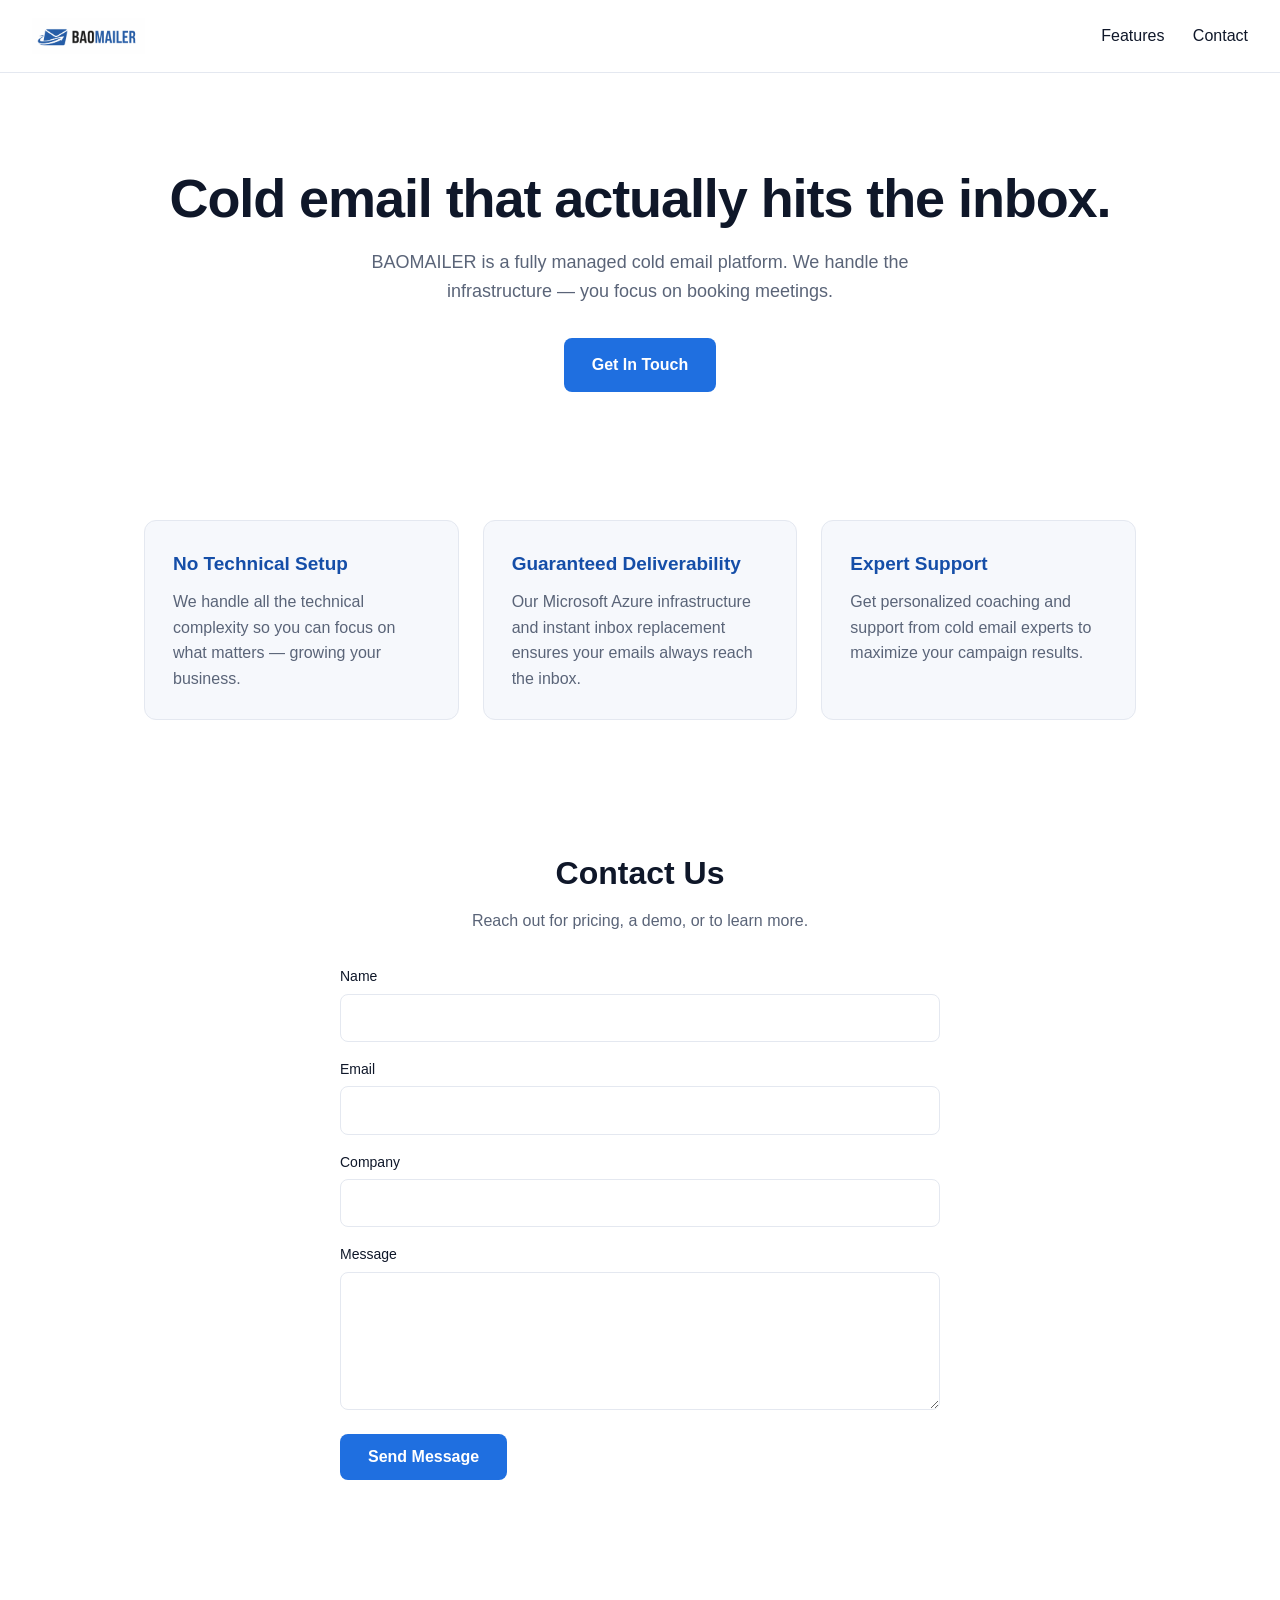
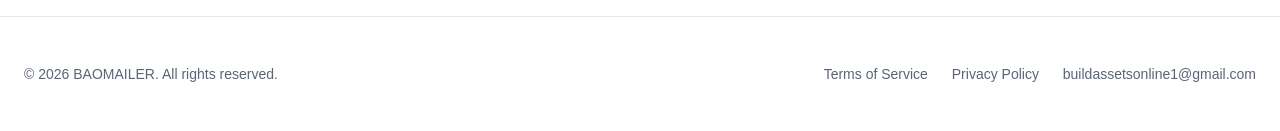
==== index.html @ 4c962dda "Initial commit: BAOMAILER landing, terms, privacy, contact form" ====
<!DOCTYPE html>
<html lang="en">
<head>
<meta charset="UTF-8" />
<meta name="viewport" content="width=device-width, initial-scale=1.0" />
<title>BAOMAILER — Cold Email That Hits the Inbox</title>
<meta name="description" content="BAOMAILER is a managed cold email platform. No technical setup, guaranteed deliverability on Microsoft Azure infrastructure, expert support." />
<link rel="icon" type="image/png" href="logo.png" />
<link rel="stylesheet" href="styles.css" />
</head>
<body>
<header class="site-header">
  <a href="/" class="logo"><img src="logo.png" alt="BAOMAILER" /></a>
  <nav>
    <a href="#features">Features</a>
    <a href="#contact">Contact</a>
  </nav>
</header>

<main>
  <section class="hero">
    <h1>Cold email that actually hits the inbox.</h1>
    <p>BAOMAILER is a fully managed cold email platform. We handle the infrastructure — you focus on booking meetings.</p>
    <a href="#contact" class="btn">Get In Touch</a>
  </section>

  <section id="features" class="features">
    <div class="feature">
      <h3>No Technical Setup</h3>
      <p>We handle all the technical complexity so you can focus on what matters — growing your business.</p>
    </div>
    <div class="feature">
      <h3>Guaranteed Deliverability</h3>
      <p>Our Microsoft Azure infrastructure and instant inbox replacement ensures your emails always reach the inbox.</p>
    </div>
    <div class="feature">
      <h3>Expert Support</h3>
      <p>Get personalized coaching and support from cold email experts to maximize your campaign results.</p>
    </div>
  </section>

  <section id="contact" class="contact">
    <h2>Contact Us</h2>
    <p>Reach out for pricing, a demo, or to learn more.</p>
    <form action="https://formsubmit.co/buildassetsonline1@gmail.com" method="POST">
      <input type="hidden" name="_subject" value="New BAOMAILER inquiry" />
      <input type="hidden" name="_captcha" value="false" />
      <input type="hidden" name="_template" value="table" />
      <label>Name<input type="text" name="name" required /></label>
      <label>Email<input type="email" name="email" required /></label>
      <label>Company<input type="text" name="company" /></label>
      <label>Message<textarea name="message" rows="5" required></textarea></label>
      <button type="submit" class="btn">Send Message</button>
    </form>
  </section>
</main>

<footer>
  <p>&copy; <span id="yr"></span> BAOMAILER. All rights reserved.</p>
  <nav>
    <a href="terms.html">Terms of Service</a>
    <a href="privacy.html">Privacy Policy</a>
    <a href="mailto:buildassetsonline1@gmail.com">buildassetsonline1@gmail.com</a>
  </nav>
</footer>
<script>document.getElementById('yr').textContent=new Date().getFullYear();</script>
</body>
</html>
---- styles.css ----
:root{
  --blue:#1f6fe0;
  --blue-dark:#154ea8;
  --ink:#0f1729;
  --muted:#5a6478;
  --bg:#ffffff;
  --bg-soft:#f6f8fc;
  --border:#e4e8f0;
}
*{box-sizing:border-box}
html,body{margin:0;padding:0}
body{
  font-family:-apple-system,BlinkMacSystemFont,"Segoe UI",Inter,Roboto,sans-serif;
  color:var(--ink);
  background:var(--bg);
  line-height:1.6;
  -webkit-font-smoothing:antialiased;
}
a{color:var(--blue);text-decoration:none}
a:hover{text-decoration:underline}

.site-header{
  display:flex;align-items:center;justify-content:space-between;
  padding:18px 32px;border-bottom:1px solid var(--border);
  position:sticky;top:0;background:rgba(255,255,255,.95);backdrop-filter:blur(8px);z-index:10;
}
.logo img{height:36px;display:block}
.site-header nav a{margin-left:24px;color:var(--ink);font-weight:500}

main{max-width:1040px;margin:0 auto;padding:0 24px}

.hero{
  text-align:center;padding:96px 0 72px;
}
.hero h1{font-size:clamp(32px,5vw,54px);line-height:1.1;margin:0 0 20px;letter-spacing:-.02em}
.hero p{font-size:18px;color:var(--muted);max-width:620px;margin:0 auto 32px}

.btn{
  display:inline-block;background:var(--blue);color:#fff;
  padding:14px 28px;border-radius:8px;font-weight:600;border:0;cursor:pointer;
  font-size:16px;transition:background .15s;
}
.btn:hover{background:var(--blue-dark);text-decoration:none}

.features{
  display:grid;grid-template-columns:repeat(auto-fit,minmax(260px,1fr));
  gap:24px;padding:56px 0;
}
.feature{
  background:var(--bg-soft);border:1px solid var(--border);
  padding:28px;border-radius:12px;
}
.feature h3{margin:0 0 10px;font-size:19px;color:var(--blue-dark)}
.feature p{margin:0;color:var(--muted)}

.contact{padding:72px 0 96px;max-width:600px;margin:0 auto}
.contact h2{font-size:32px;margin:0 0 8px;text-align:center}
.contact > p{text-align:center;color:var(--muted);margin:0 0 32px}
.contact form{display:flex;flex-direction:column;gap:16px}
.contact label{display:flex;flex-direction:column;font-size:14px;font-weight:500;color:var(--ink);gap:6px}
.contact input,.contact textarea{
  font:inherit;padding:12px 14px;border:1px solid var(--border);border-radius:8px;
  background:#fff;color:var(--ink);outline:none;transition:border-color .15s;
}
.contact input:focus,.contact textarea:focus{border-color:var(--blue)}
.contact .btn{align-self:flex-start;margin-top:8px}

footer{
  border-top:1px solid var(--border);padding:32px 24px;margin-top:40px;
  display:flex;flex-wrap:wrap;gap:16px;justify-content:space-between;align-items:center;
  color:var(--muted);font-size:14px;
}
footer nav a{margin-left:20px;color:var(--muted)}

.legal{max-width:760px;margin:0 auto;padding:56px 24px 80px}
.legal h1{font-size:36px;margin:0 0 8px}
.legal .updated{color:var(--muted);margin-bottom:32px}
.legal h2{font-size:20px;margin-top:32px}
.legal p,.legal li{color:#2a3343}

@media (max-width:520px){
  .site-header{padding:14px 18px}
  .site-header nav a{margin-left:14px}
  footer{flex-direction:column;text-align:center}
  footer nav a{margin:0 10px}
}
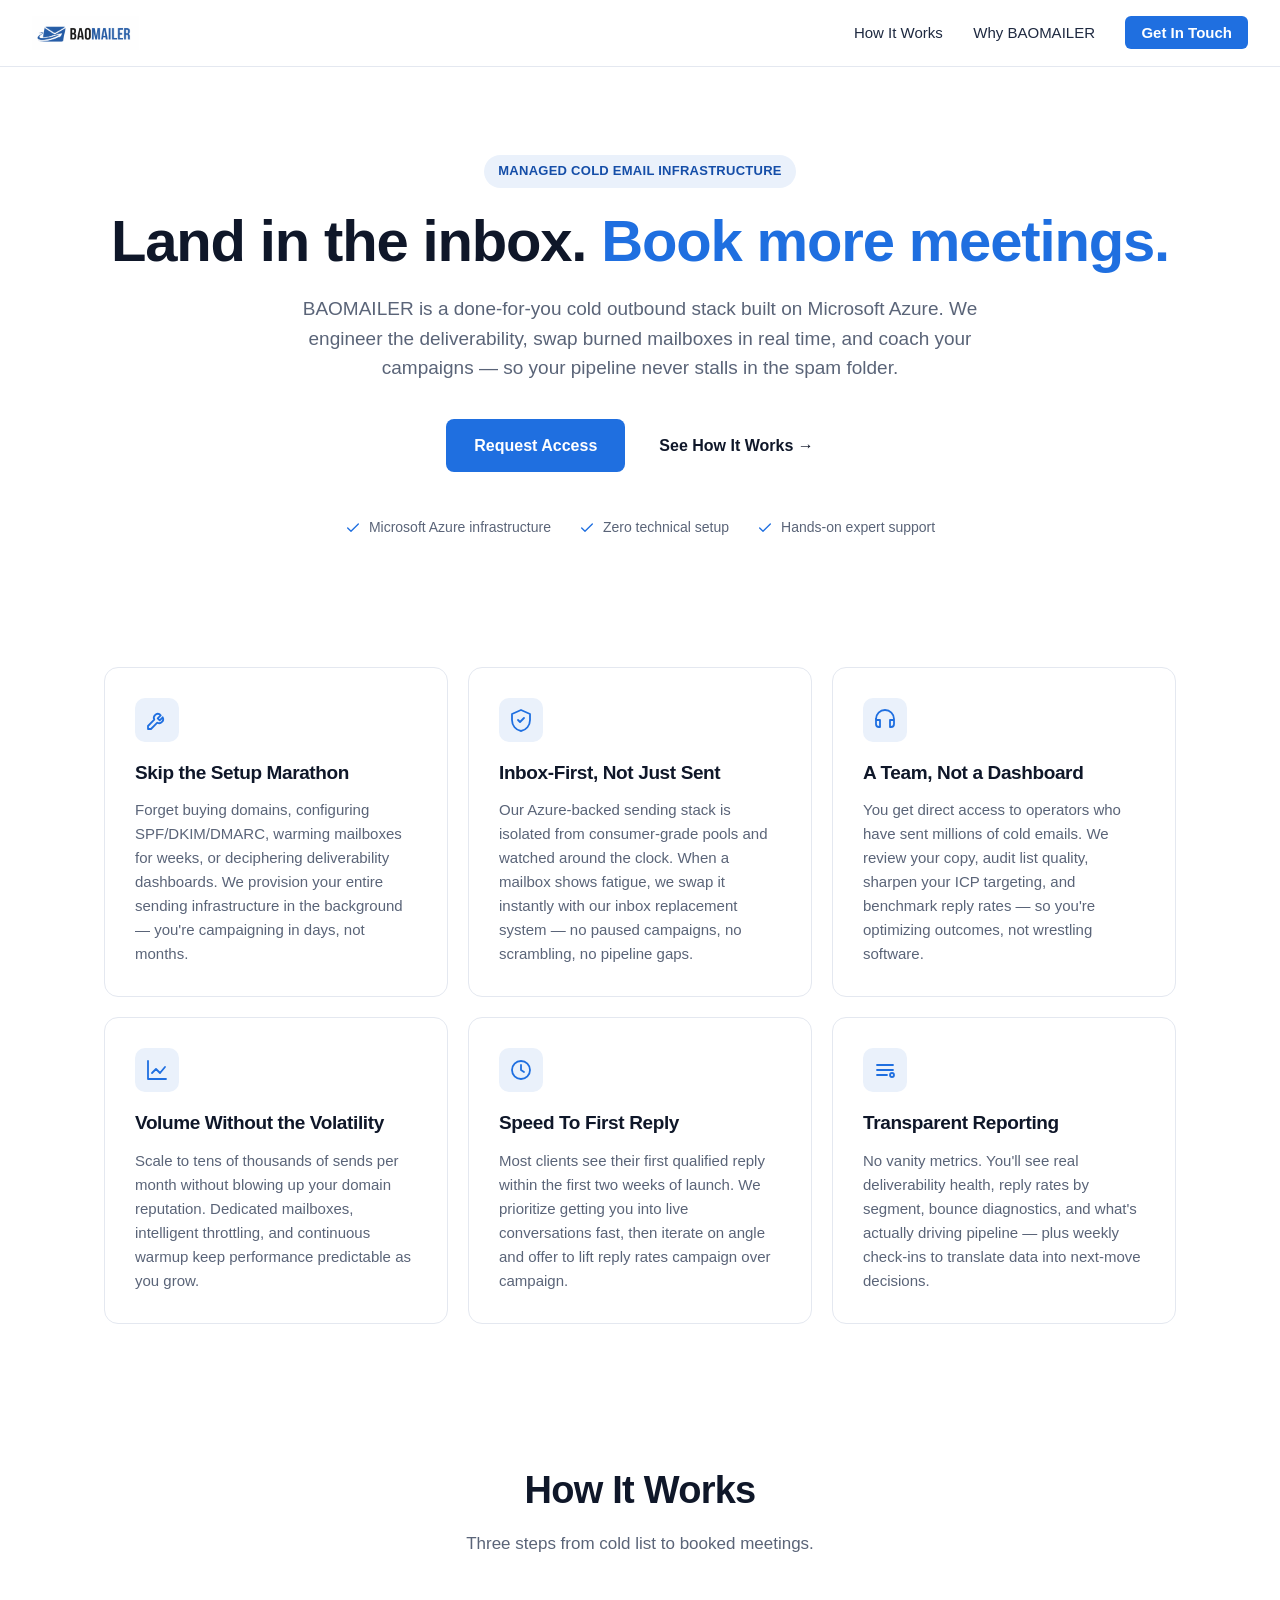
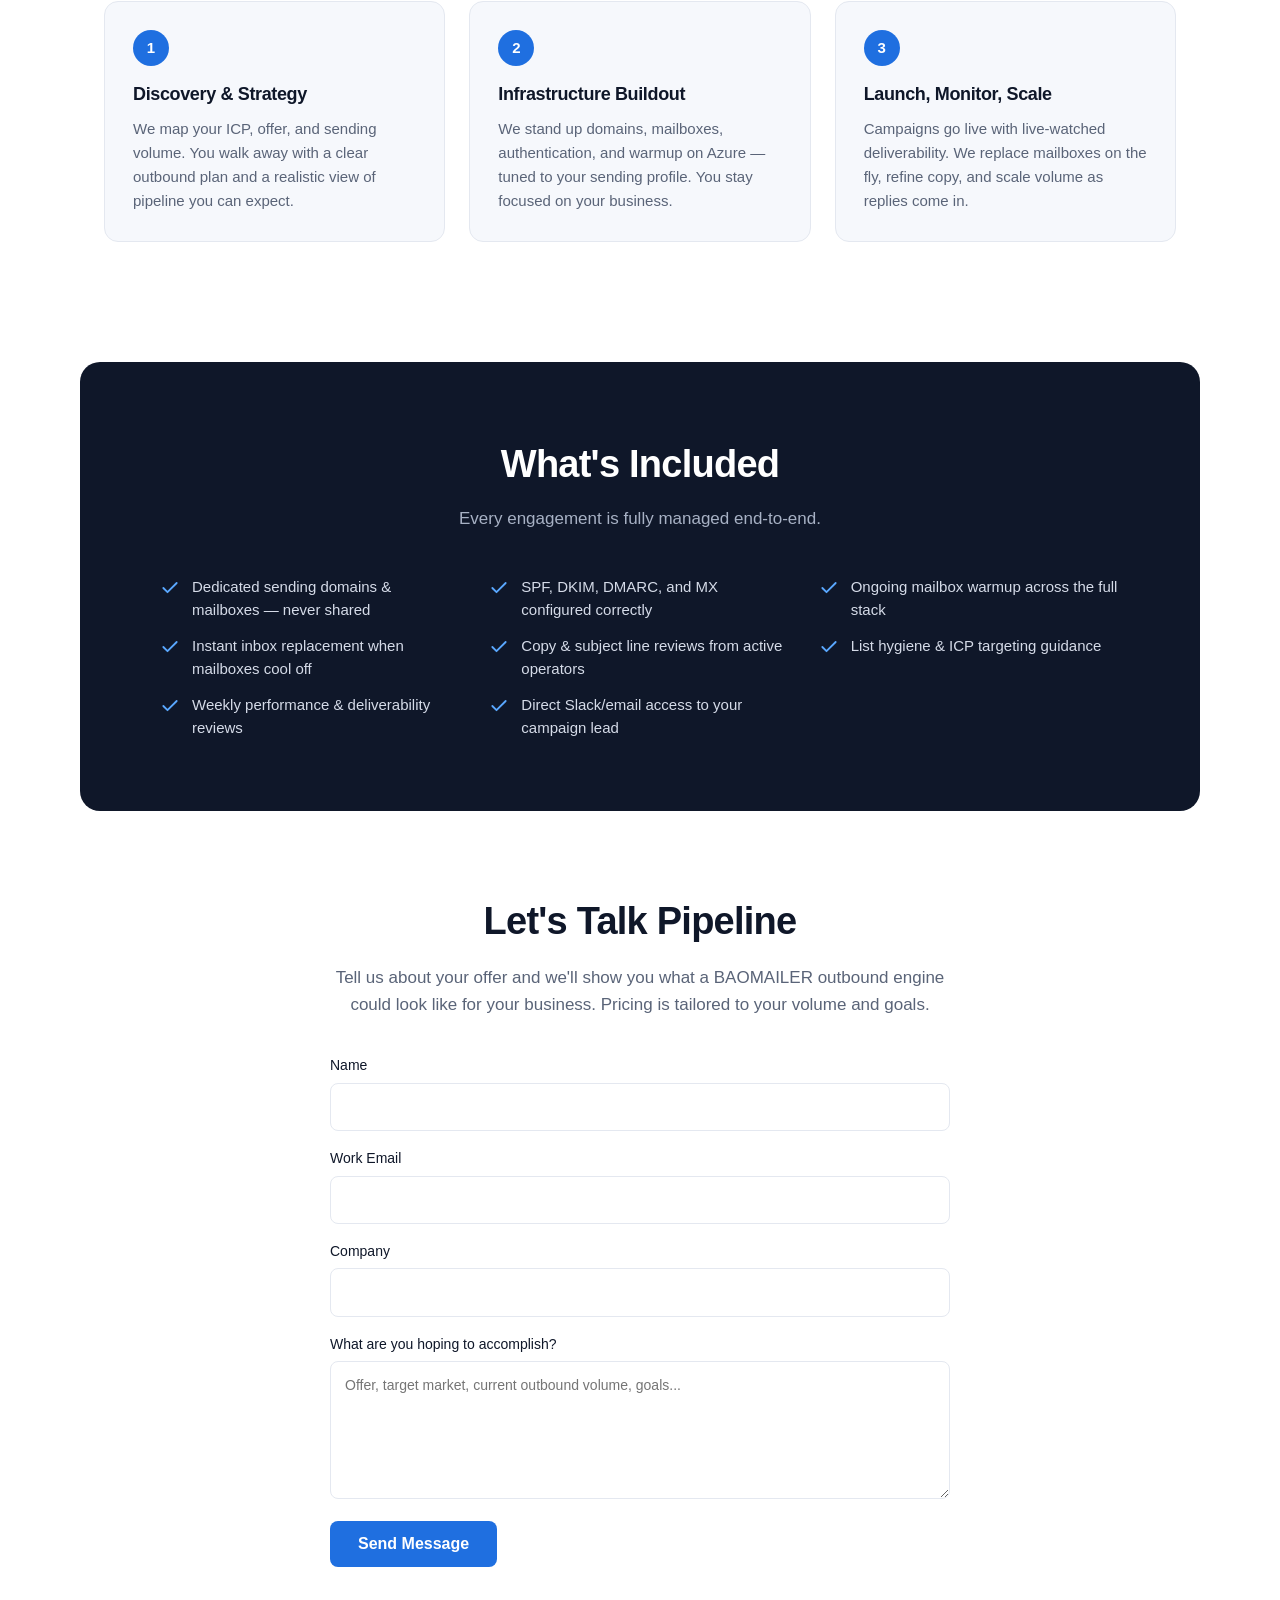
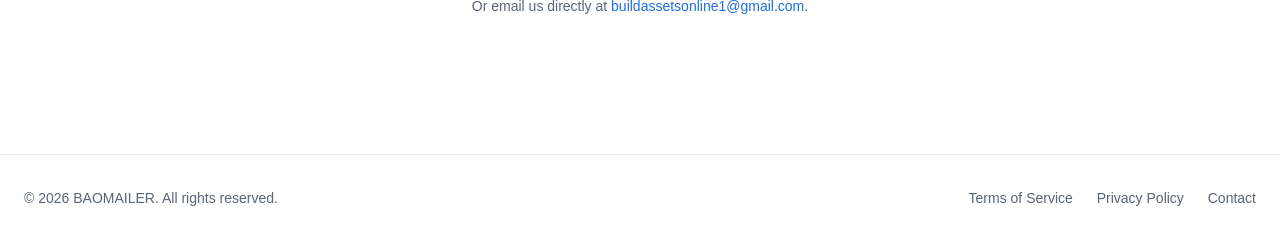
==== commit aa6bec63: "Expand landing: benefit-driven copy, icons, how-it-works, included sections" ====
--- a/index.html
+++ b/index.html
@@ -3,8 +3,8 @@
 <head>
 <meta charset="UTF-8" />
 <meta name="viewport" content="width=device-width, initial-scale=1.0" />
-<title>BAOMAILER — Cold Email That Hits the Inbox</title>
-<meta name="description" content="BAOMAILER is a managed cold email platform. No technical setup, guaranteed deliverability on Microsoft Azure infrastructure, expert support." />
+<title>BAOMAILER — Cold Email Infrastructure That Lands in the Inbox</title>
+<meta name="description" content="Done-for-you cold email infrastructure on Microsoft Azure. Skip the deliverability headaches and book more meetings with a managed sending stack and expert support." />
 <link rel="icon" type="image/png" href="logo.png" />
 <link rel="stylesheet" href="styles.css" />
 </head>
@@ -12,45 +12,125 @@
 <header class="site-header">
   <a href="/" class="logo"><img src="logo.png" alt="BAOMAILER" /></a>
   <nav>
-    <a href="#features">Features</a>
-    <a href="#contact">Contact</a>
+    <a href="#how">How It Works</a>
+    <a href="#why">Why BAOMAILER</a>
+    <a href="#contact" class="nav-cta">Get In Touch</a>
   </nav>
 </header>
 
 <main>
   <section class="hero">
-    <h1>Cold email that actually hits the inbox.</h1>
-    <p>BAOMAILER is a fully managed cold email platform. We handle the infrastructure — you focus on booking meetings.</p>
-    <a href="#contact" class="btn">Get In Touch</a>
+    <div class="eyebrow">Managed Cold Email Infrastructure</div>
+    <h1>Land in the inbox. <span class="accent">Book more meetings.</span></h1>
+    <p class="lede">BAOMAILER is a done-for-you cold outbound stack built on Microsoft Azure. We engineer the deliverability, swap burned mailboxes in real time, and coach your campaigns — so your pipeline never stalls in the spam folder.</p>
+    <div class="hero-ctas">
+      <a href="#contact" class="btn">Request Access</a>
+      <a href="#how" class="btn-ghost">See How It Works →</a>
+    </div>
+    <ul class="trust-strip">
+      <li><svg viewBox="0 0 24 24" class="ic"><path d="M20 6L9 17l-5-5" stroke="currentColor" stroke-width="2" fill="none" stroke-linecap="round" stroke-linejoin="round"/></svg>Microsoft Azure infrastructure</li>
+      <li><svg viewBox="0 0 24 24" class="ic"><path d="M20 6L9 17l-5-5" stroke="currentColor" stroke-width="2" fill="none" stroke-linecap="round" stroke-linejoin="round"/></svg>Zero technical setup</li>
+      <li><svg viewBox="0 0 24 24" class="ic"><path d="M20 6L9 17l-5-5" stroke="currentColor" stroke-width="2" fill="none" stroke-linecap="round" stroke-linejoin="round"/></svg>Hands-on expert support</li>
+    </ul>
   </section>
 
-  <section id="features" class="features">
+  <section id="why" class="features">
     <div class="feature">
-      <h3>No Technical Setup</h3>
-      <p>We handle all the technical complexity so you can focus on what matters — growing your business.</p>
+      <div class="feat-icon">
+        <svg viewBox="0 0 24 24" fill="none" stroke="currentColor" stroke-width="1.8" stroke-linecap="round" stroke-linejoin="round"><path d="M14.7 6.3a4 4 0 0 0-5.4 5.4L3 18v3h3l6.3-6.3a4 4 0 0 0 5.4-5.4l-3 3-2-2 3-3z"/></svg>
+      </div>
+      <h3>Skip the Setup Marathon</h3>
+      <p>Forget buying domains, configuring SPF/DKIM/DMARC, warming mailboxes for weeks, or deciphering deliverability dashboards. We provision your entire sending infrastructure in the background — you're campaigning in days, not months.</p>
     </div>
     <div class="feature">
-      <h3>Guaranteed Deliverability</h3>
-      <p>Our Microsoft Azure infrastructure and instant inbox replacement ensures your emails always reach the inbox.</p>
+      <div class="feat-icon">
+        <svg viewBox="0 0 24 24" fill="none" stroke="currentColor" stroke-width="1.8" stroke-linecap="round" stroke-linejoin="round"><path d="M12 2l9 4v6c0 5.5-3.8 10.2-9 11-5.2-.8-9-5.5-9-11V6l9-4z"/><path d="M9 12l2 2 4-4"/></svg>
+      </div>
+      <h3>Inbox-First, Not Just Sent</h3>
+      <p>Our Azure-backed sending stack is isolated from consumer-grade pools and watched around the clock. When a mailbox shows fatigue, we swap it instantly with our inbox replacement system — no paused campaigns, no scrambling, no pipeline gaps.</p>
     </div>
     <div class="feature">
-      <h3>Expert Support</h3>
-      <p>Get personalized coaching and support from cold email experts to maximize your campaign results.</p>
+      <div class="feat-icon">
+        <svg viewBox="0 0 24 24" fill="none" stroke="currentColor" stroke-width="1.8" stroke-linecap="round" stroke-linejoin="round"><path d="M3 11a9 9 0 0 1 18 0v5a3 3 0 0 1-3 3h-1v-7h4"/><path d="M3 11v5a3 3 0 0 0 3 3h1v-7H3"/></svg>
+      </div>
+      <h3>A Team, Not a Dashboard</h3>
+      <p>You get direct access to operators who have sent millions of cold emails. We review your copy, audit list quality, sharpen your ICP targeting, and benchmark reply rates — so you're optimizing outcomes, not wrestling software.</p>
+    </div>
+    <div class="feature">
+      <div class="feat-icon">
+        <svg viewBox="0 0 24 24" fill="none" stroke="currentColor" stroke-width="1.8" stroke-linecap="round" stroke-linejoin="round"><path d="M3 3v18h18"/><path d="M7 15l4-4 4 4 5-6"/></svg>
+      </div>
+      <h3>Volume Without the Volatility</h3>
+      <p>Scale to tens of thousands of sends per month without blowing up your domain reputation. Dedicated mailboxes, intelligent throttling, and continuous warmup keep performance predictable as you grow.</p>
+    </div>
+    <div class="feature">
+      <div class="feat-icon">
+        <svg viewBox="0 0 24 24" fill="none" stroke="currentColor" stroke-width="1.8" stroke-linecap="round" stroke-linejoin="round"><circle cx="12" cy="12" r="9"/><path d="M12 7v5l3 2"/></svg>
+      </div>
+      <h3>Speed To First Reply</h3>
+      <p>Most clients see their first qualified reply within the first two weeks of launch. We prioritize getting you into live conversations fast, then iterate on angle and offer to lift reply rates campaign over campaign.</p>
+    </div>
+    <div class="feature">
+      <div class="feat-icon">
+        <svg viewBox="0 0 24 24" fill="none" stroke="currentColor" stroke-width="1.8" stroke-linecap="round" stroke-linejoin="round"><path d="M4 7h16M4 12h16M4 17h10"/><circle cx="19" cy="17" r="2"/></svg>
+      </div>
+      <h3>Transparent Reporting</h3>
+      <p>No vanity metrics. You'll see real deliverability health, reply rates by segment, bounce diagnostics, and what's actually driving pipeline — plus weekly check-ins to translate data into next-move decisions.</p>
+    </div>
+  </section>
+
+  <section id="how" class="how">
+    <h2>How It Works</h2>
+    <p class="section-sub">Three steps from cold list to booked meetings.</p>
+    <ol class="steps">
+      <li>
+        <div class="step-num">1</div>
+        <h3>Discovery &amp; Strategy</h3>
+        <p>We map your ICP, offer, and sending volume. You walk away with a clear outbound plan and a realistic view of pipeline you can expect.</p>
+      </li>
+      <li>
+        <div class="step-num">2</div>
+        <h3>Infrastructure Buildout</h3>
+        <p>We stand up domains, mailboxes, authentication, and warmup on Azure — tuned to your sending profile. You stay focused on your business.</p>
+      </li>
+      <li>
+        <div class="step-num">3</div>
+        <h3>Launch, Monitor, Scale</h3>
+        <p>Campaigns go live with live-watched deliverability. We replace mailboxes on the fly, refine copy, and scale volume as replies come in.</p>
+      </li>
+    </ol>
+  </section>
+
+  <section class="included">
+    <div class="included-inner">
+      <h2>What's Included</h2>
+      <p class="section-sub">Every engagement is fully managed end-to-end.</p>
+      <ul class="checks">
+        <li><svg viewBox="0 0 24 24" class="ic-check"><path d="M20 6L9 17l-5-5" stroke="currentColor" stroke-width="2.2" fill="none" stroke-linecap="round" stroke-linejoin="round"/></svg>Dedicated sending domains &amp; mailboxes — never shared</li>
+        <li><svg viewBox="0 0 24 24" class="ic-check"><path d="M20 6L9 17l-5-5" stroke="currentColor" stroke-width="2.2" fill="none" stroke-linecap="round" stroke-linejoin="round"/></svg>SPF, DKIM, DMARC, and MX configured correctly</li>
+        <li><svg viewBox="0 0 24 24" class="ic-check"><path d="M20 6L9 17l-5-5" stroke="currentColor" stroke-width="2.2" fill="none" stroke-linecap="round" stroke-linejoin="round"/></svg>Ongoing mailbox warmup across the full stack</li>
+        <li><svg viewBox="0 0 24 24" class="ic-check"><path d="M20 6L9 17l-5-5" stroke="currentColor" stroke-width="2.2" fill="none" stroke-linecap="round" stroke-linejoin="round"/></svg>Instant inbox replacement when mailboxes cool off</li>
+        <li><svg viewBox="0 0 24 24" class="ic-check"><path d="M20 6L9 17l-5-5" stroke="currentColor" stroke-width="2.2" fill="none" stroke-linecap="round" stroke-linejoin="round"/></svg>Copy &amp; subject line reviews from active operators</li>
+        <li><svg viewBox="0 0 24 24" class="ic-check"><path d="M20 6L9 17l-5-5" stroke="currentColor" stroke-width="2.2" fill="none" stroke-linecap="round" stroke-linejoin="round"/></svg>List hygiene &amp; ICP targeting guidance</li>
+        <li><svg viewBox="0 0 24 24" class="ic-check"><path d="M20 6L9 17l-5-5" stroke="currentColor" stroke-width="2.2" fill="none" stroke-linecap="round" stroke-linejoin="round"/></svg>Weekly performance &amp; deliverability reviews</li>
+        <li><svg viewBox="0 0 24 24" class="ic-check"><path d="M20 6L9 17l-5-5" stroke="currentColor" stroke-width="2.2" fill="none" stroke-linecap="round" stroke-linejoin="round"/></svg>Direct Slack/email access to your campaign lead</li>
+      </ul>
     </div>
   </section>
 
   <section id="contact" class="contact">
-    <h2>Contact Us</h2>
-    <p>Reach out for pricing, a demo, or to learn more.</p>
+    <h2>Let's Talk Pipeline</h2>
+    <p>Tell us about your offer and we'll show you what a BAOMAILER outbound engine could look like for your business. Pricing is tailored to your volume and goals.</p>
     <form action="https://formsubmit.co/buildassetsonline1@gmail.com" method="POST">
       <input type="hidden" name="_subject" value="New BAOMAILER inquiry" />
       <input type="hidden" name="_captcha" value="false" />
       <input type="hidden" name="_template" value="table" />
       <label>Name<input type="text" name="name" required /></label>
-      <label>Email<input type="email" name="email" required /></label>
+      <label>Work Email<input type="email" name="email" required /></label>
       <label>Company<input type="text" name="company" /></label>
-      <label>Message<textarea name="message" rows="5" required></textarea></label>
+      <label>What are you hoping to accomplish?<textarea name="message" rows="5" placeholder="Offer, target market, current outbound volume, goals..." required></textarea></label>
       <button type="submit" class="btn">Send Message</button>
+      <p class="form-note">Or email us directly at <a href="mailto:buildassetsonline1@gmail.com">buildassetsonline1@gmail.com</a>.</p>
     </form>
   </section>
 </main>
@@ -60,7 +140,7 @@
   <nav>
     <a href="terms.html">Terms of Service</a>
     <a href="privacy.html">Privacy Policy</a>
-    <a href="mailto:buildassetsonline1@gmail.com">buildassetsonline1@gmail.com</a>
+    <a href="mailto:buildassetsonline1@gmail.com">Contact</a>
   </nav>
 </footer>
 <script>document.getElementById('yr').textContent=new Date().getFullYear();</script>
--- a/styles.css
+++ b/styles.css
@@ -1,11 +1,15 @@
 :root{
   --blue:#1f6fe0;
   --blue-dark:#154ea8;
+  --blue-soft:#eaf1fb;
   --ink:#0f1729;
+  --ink-2:#1e2940;
   --muted:#5a6478;
   --bg:#ffffff;
   --bg-soft:#f6f8fc;
+  --bg-dark:#0f1729;
   --border:#e4e8f0;
+  --shadow:0 4px 16px rgba(15,23,41,.06);
 }
 *{box-sizing:border-box}
 html,body{margin:0;padding:0}
@@ -18,69 +22,147 @@
 }
 a{color:var(--blue);text-decoration:none}
 a:hover{text-decoration:underline}
+h1,h2,h3{letter-spacing:-.02em;color:var(--ink)}
 
+/* Header */
 .site-header{
   display:flex;align-items:center;justify-content:space-between;
-  padding:18px 32px;border-bottom:1px solid var(--border);
+  padding:16px 32px;border-bottom:1px solid var(--border);
   position:sticky;top:0;background:rgba(255,255,255,.95);backdrop-filter:blur(8px);z-index:10;
 }
-.logo img{height:36px;display:block}
-.site-header nav a{margin-left:24px;color:var(--ink);font-weight:500}
+.logo img{height:34px;display:block}
+.site-header nav a{margin-left:26px;color:var(--ink-2);font-weight:500;font-size:15px}
+.site-header nav a.nav-cta{
+  background:var(--blue);color:#fff;padding:8px 16px;border-radius:6px;font-weight:600;
+}
+.site-header nav a.nav-cta:hover{background:var(--blue-dark);text-decoration:none}
 
-main{max-width:1040px;margin:0 auto;padding:0 24px}
+main{max-width:1120px;margin:0 auto;padding:0 24px}
 
+/* Hero */
 .hero{
-  text-align:center;padding:96px 0 72px;
+  text-align:center;padding:88px 0 72px;
 }
-.hero h1{font-size:clamp(32px,5vw,54px);line-height:1.1;margin:0 0 20px;letter-spacing:-.02em}
-.hero p{font-size:18px;color:var(--muted);max-width:620px;margin:0 auto 32px}
+.eyebrow{
+  display:inline-block;background:var(--blue-soft);color:var(--blue-dark);
+  font-size:13px;font-weight:600;padding:6px 14px;border-radius:100px;letter-spacing:.02em;
+  margin-bottom:22px;text-transform:uppercase;
+}
+.hero h1{font-size:clamp(34px,5.2vw,58px);line-height:1.08;margin:0 0 22px}
+.hero h1 .accent{color:var(--blue)}
+.lede{font-size:19px;color:var(--muted);max-width:680px;margin:0 auto 36px;line-height:1.55}
+.hero-ctas{display:flex;gap:14px;justify-content:center;flex-wrap:wrap;margin-bottom:44px}
 
 .btn{
   display:inline-block;background:var(--blue);color:#fff;
   padding:14px 28px;border-radius:8px;font-weight:600;border:0;cursor:pointer;
-  font-size:16px;transition:background .15s;
+  font-size:16px;transition:background .15s,transform .15s;
 }
-.btn:hover{background:var(--blue-dark);text-decoration:none}
+.btn:hover{background:var(--blue-dark);text-decoration:none;transform:translateY(-1px)}
+.btn-ghost{
+  display:inline-block;color:var(--ink);padding:14px 20px;border-radius:8px;
+  font-weight:600;font-size:16px;transition:color .15s;
+}
+.btn-ghost:hover{color:var(--blue);text-decoration:none}
 
+.trust-strip{
+  list-style:none;padding:0;margin:0;display:flex;gap:28px;flex-wrap:wrap;justify-content:center;
+  color:var(--muted);font-size:14px;
+}
+.trust-strip li{display:flex;align-items:center;gap:8px}
+.ic{width:16px;height:16px;color:var(--blue);flex-shrink:0}
+
+/* Features */
 .features{
-  display:grid;grid-template-columns:repeat(auto-fit,minmax(260px,1fr));
-  gap:24px;padding:56px 0;
+  display:grid;grid-template-columns:repeat(auto-fit,minmax(300px,1fr));
+  gap:20px;padding:56px 0;
 }
 .feature{
-  background:var(--bg-soft);border:1px solid var(--border);
-  padding:28px;border-radius:12px;
+  background:#fff;border:1px solid var(--border);
+  padding:30px;border-radius:14px;transition:transform .2s,box-shadow .2s,border-color .2s;
 }
-.feature h3{margin:0 0 10px;font-size:19px;color:var(--blue-dark)}
-.feature p{margin:0;color:var(--muted)}
+.feature:hover{transform:translateY(-2px);box-shadow:var(--shadow);border-color:#cfd7e4}
+.feat-icon{
+  width:44px;height:44px;border-radius:10px;background:var(--blue-soft);color:var(--blue);
+  display:flex;align-items:center;justify-content:center;margin-bottom:16px;
+}
+.feat-icon svg{width:24px;height:24px}
+.feature h3{margin:0 0 10px;font-size:19px}
+.feature p{margin:0;color:var(--muted);font-size:15px}
 
-.contact{padding:72px 0 96px;max-width:600px;margin:0 auto}
-.contact h2{font-size:32px;margin:0 0 8px;text-align:center}
-.contact > p{text-align:center;color:var(--muted);margin:0 0 32px}
+/* Section headers */
+section h2{font-size:clamp(28px,3.5vw,38px);text-align:center;margin:0 0 10px}
+.section-sub{text-align:center;color:var(--muted);font-size:17px;margin:0 auto 44px;max-width:580px}
+
+/* How it works */
+.how{padding:80px 0 64px}
+.steps{
+  list-style:none;padding:0;margin:0;
+  display:grid;grid-template-columns:repeat(auto-fit,minmax(260px,1fr));gap:24px;
+  counter-reset:step;
+}
+.steps li{
+  background:var(--bg-soft);border:1px solid var(--border);padding:28px;border-radius:14px;position:relative;
+}
+.step-num{
+  width:36px;height:36px;border-radius:50%;background:var(--blue);color:#fff;
+  font-weight:700;display:flex;align-items:center;justify-content:center;margin-bottom:14px;font-size:15px;
+}
+.steps h3{margin:0 0 8px;font-size:18px}
+.steps p{margin:0;color:var(--muted);font-size:15px}
+
+/* Included */
+.included{
+  background:var(--bg-dark);color:#e4e8f0;padding:72px 24px;margin:56px -24px 0;border-radius:20px;
+}
+.included-inner{max-width:960px;margin:0 auto}
+.included h2{color:#fff}
+.included .section-sub{color:#a7b1c4}
+.checks{
+  list-style:none;padding:0;margin:0;
+  display:grid;grid-template-columns:repeat(auto-fit,minmax(300px,1fr));gap:14px 28px;
+}
+.checks li{display:flex;gap:12px;align-items:flex-start;color:#d5dbe8;font-size:15px;line-height:1.5}
+.ic-check{width:20px;height:20px;color:#5aa8ff;flex-shrink:0;margin-top:2px}
+
+/* Contact */
+.contact{padding:80px 0 96px;max-width:620px;margin:0 auto}
+.contact h2{margin:0 0 12px}
+.contact > p{text-align:center;color:var(--muted);margin:0 0 36px;font-size:17px}
 .contact form{display:flex;flex-direction:column;gap:16px}
-.contact label{display:flex;flex-direction:column;font-size:14px;font-weight:500;color:var(--ink);gap:6px}
+.contact label{display:flex;flex-direction:column;font-size:14px;font-weight:500;gap:6px}
 .contact input,.contact textarea{
   font:inherit;padding:12px 14px;border:1px solid var(--border);border-radius:8px;
-  background:#fff;color:var(--ink);outline:none;transition:border-color .15s;
+  background:#fff;color:var(--ink);outline:none;transition:border-color .15s,box-shadow .15s;
 }
-.contact input:focus,.contact textarea:focus{border-color:var(--blue)}
-.contact .btn{align-self:flex-start;margin-top:8px}
+.contact input:focus,.contact textarea:focus{border-color:var(--blue);box-shadow:0 0 0 3px rgba(31,111,224,.15)}
+.contact .btn{align-self:flex-start;margin-top:6px}
+.form-note{font-size:14px;color:var(--muted);margin:12px 0 0;text-align:center}
 
+/* Footer */
 footer{
   border-top:1px solid var(--border);padding:32px 24px;margin-top:40px;
   display:flex;flex-wrap:wrap;gap:16px;justify-content:space-between;align-items:center;
   color:var(--muted);font-size:14px;
 }
+footer p{margin:0}
 footer nav a{margin-left:20px;color:var(--muted)}
+footer nav a:hover{color:var(--blue)}
 
+/* Legal pages */
 .legal{max-width:760px;margin:0 auto;padding:56px 24px 80px}
 .legal h1{font-size:36px;margin:0 0 8px}
 .legal .updated{color:var(--muted);margin-bottom:32px}
-.legal h2{font-size:20px;margin-top:32px}
+.legal h2{font-size:20px;margin-top:32px;text-align:left}
 .legal p,.legal li{color:#2a3343}
 
-@media (max-width:520px){
-  .site-header{padding:14px 18px}
-  .site-header nav a{margin-left:14px}
+@media (max-width:640px){
+  .site-header{padding:12px 18px}
+  .site-header nav a{margin-left:14px;font-size:14px}
+  .site-header nav a.nav-cta{padding:7px 12px}
+  .hero{padding:60px 0 52px}
+  .included{padding:56px 20px;margin:40px -24px 0;border-radius:0}
   footer{flex-direction:column;text-align:center}
+  footer nav{margin:0}
   footer nav a{margin:0 10px}
 }
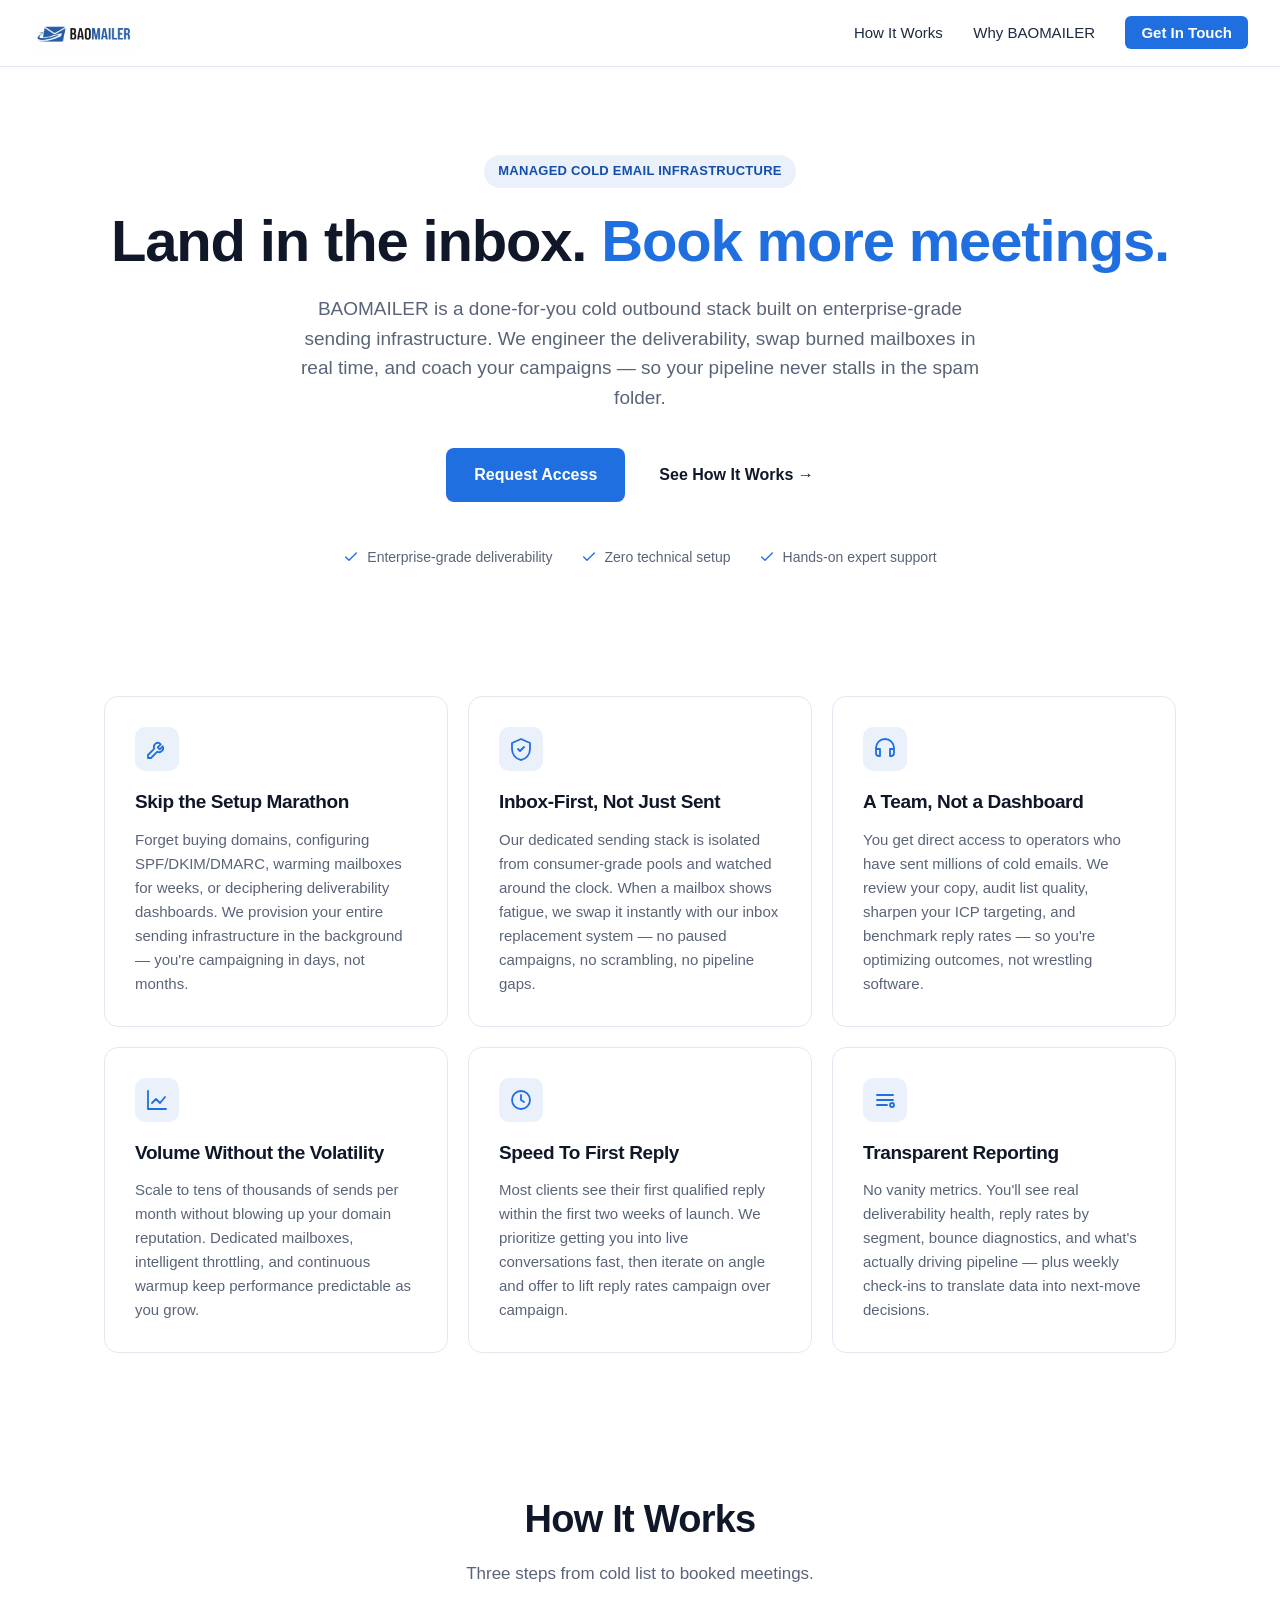
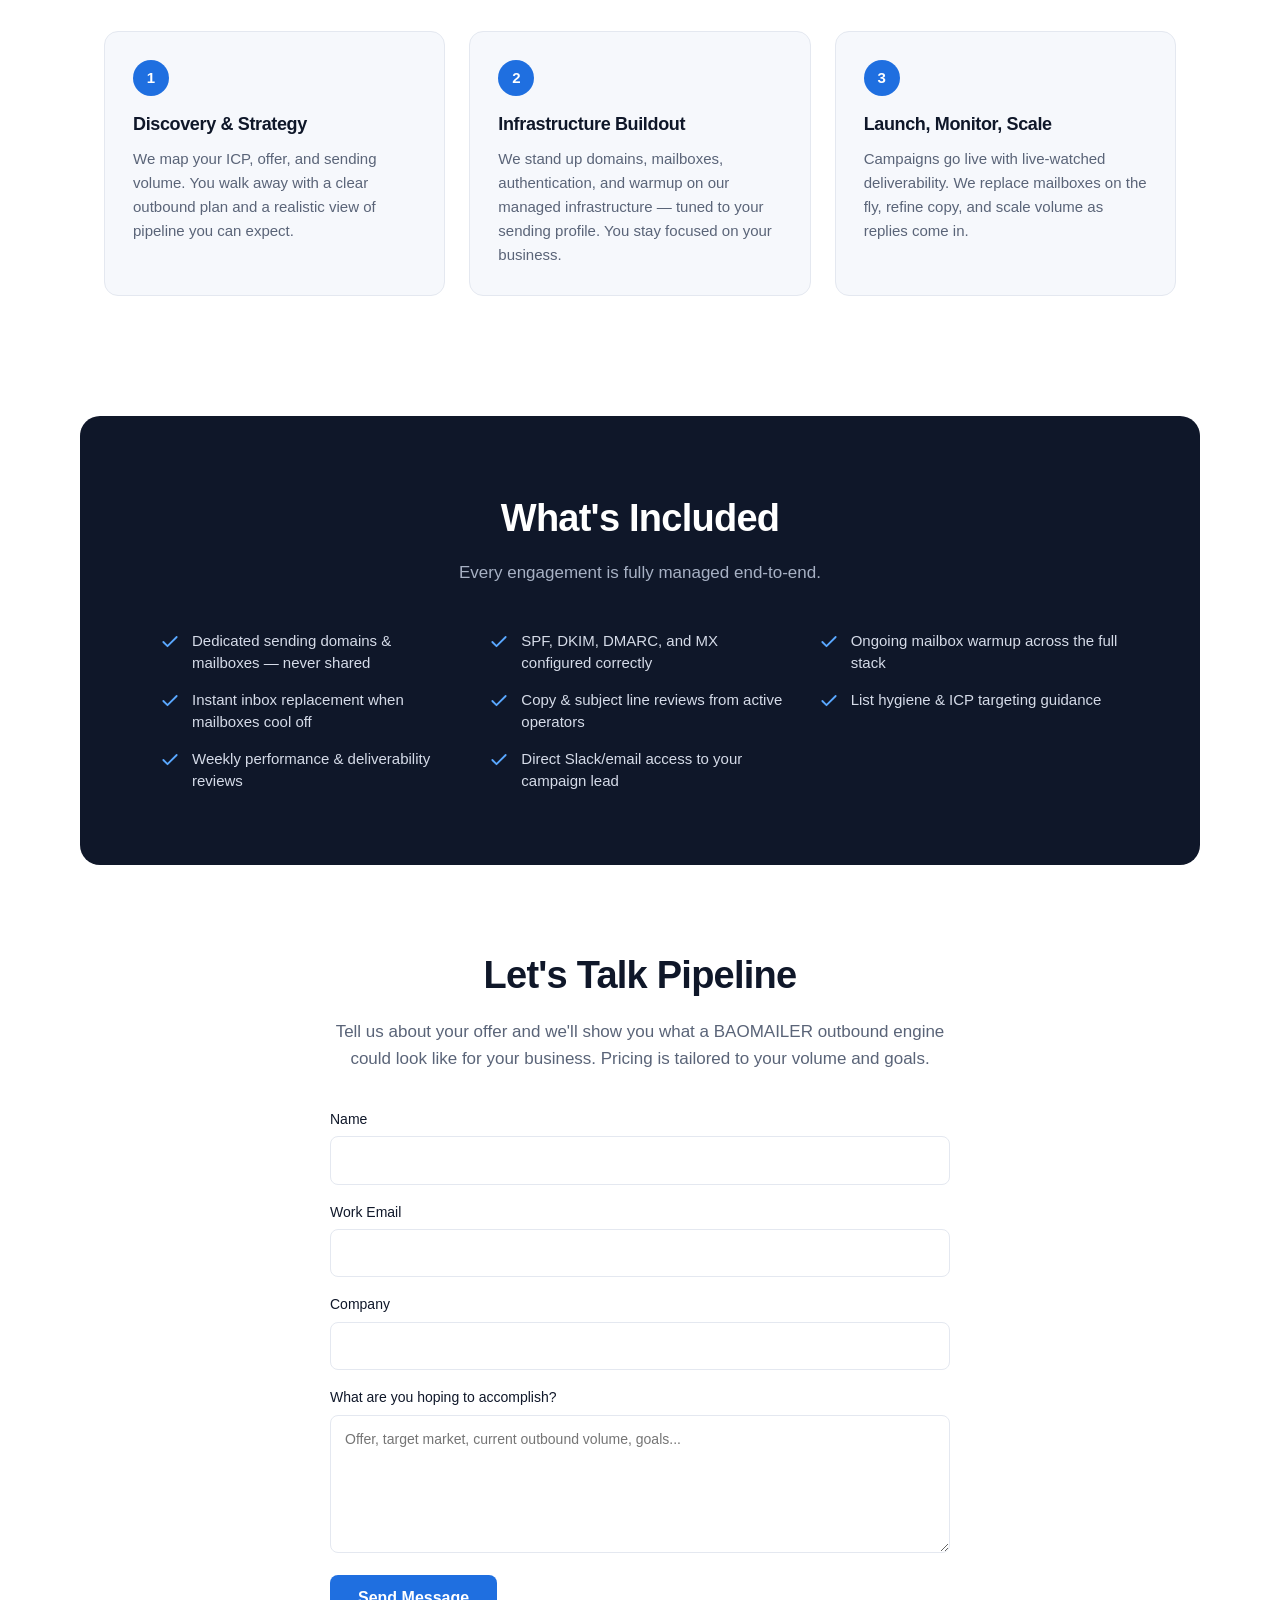
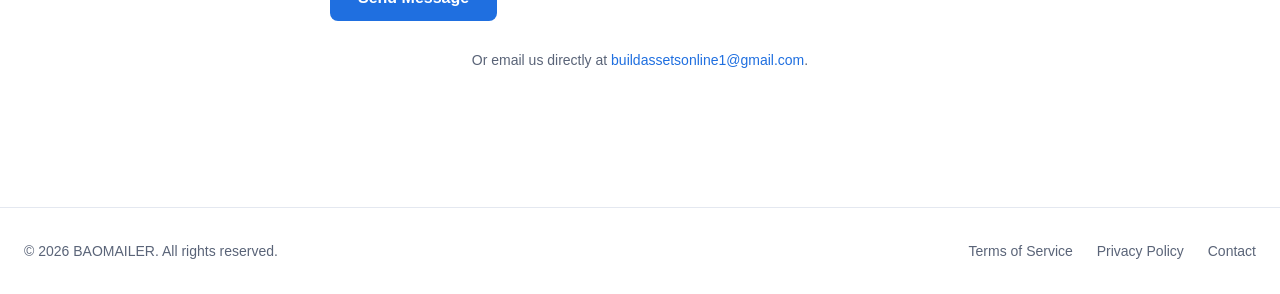
==== commit 85589fc0: "Remove vendor-specific infrastructure references from copy" ====
--- a/index.html
+++ b/index.html
@@ -4,7 +4,7 @@
 <meta charset="UTF-8" />
 <meta name="viewport" content="width=device-width, initial-scale=1.0" />
 <title>BAOMAILER — Cold Email Infrastructure That Lands in the Inbox</title>
-<meta name="description" content="Done-for-you cold email infrastructure on Microsoft Azure. Skip the deliverability headaches and book more meetings with a managed sending stack and expert support." />
+<meta name="description" content="Done-for-you cold email infrastructure. Skip the deliverability headaches and book more meetings with a managed sending stack and expert support." />
 <link rel="icon" type="image/png" href="logo.png" />
 <link rel="stylesheet" href="styles.css" />
 </head>
@@ -22,13 +22,13 @@
   <section class="hero">
     <div class="eyebrow">Managed Cold Email Infrastructure</div>
     <h1>Land in the inbox. <span class="accent">Book more meetings.</span></h1>
-    <p class="lede">BAOMAILER is a done-for-you cold outbound stack built on Microsoft Azure. We engineer the deliverability, swap burned mailboxes in real time, and coach your campaigns — so your pipeline never stalls in the spam folder.</p>
+    <p class="lede">BAOMAILER is a done-for-you cold outbound stack built on enterprise-grade sending infrastructure. We engineer the deliverability, swap burned mailboxes in real time, and coach your campaigns — so your pipeline never stalls in the spam folder.</p>
     <div class="hero-ctas">
       <a href="#contact" class="btn">Request Access</a>
       <a href="#how" class="btn-ghost">See How It Works →</a>
     </div>
     <ul class="trust-strip">
-      <li><svg viewBox="0 0 24 24" class="ic"><path d="M20 6L9 17l-5-5" stroke="currentColor" stroke-width="2" fill="none" stroke-linecap="round" stroke-linejoin="round"/></svg>Microsoft Azure infrastructure</li>
+      <li><svg viewBox="0 0 24 24" class="ic"><path d="M20 6L9 17l-5-5" stroke="currentColor" stroke-width="2" fill="none" stroke-linecap="round" stroke-linejoin="round"/></svg>Enterprise-grade deliverability</li>
       <li><svg viewBox="0 0 24 24" class="ic"><path d="M20 6L9 17l-5-5" stroke="currentColor" stroke-width="2" fill="none" stroke-linecap="round" stroke-linejoin="round"/></svg>Zero technical setup</li>
       <li><svg viewBox="0 0 24 24" class="ic"><path d="M20 6L9 17l-5-5" stroke="currentColor" stroke-width="2" fill="none" stroke-linecap="round" stroke-linejoin="round"/></svg>Hands-on expert support</li>
     </ul>
@@ -47,7 +47,7 @@
         <svg viewBox="0 0 24 24" fill="none" stroke="currentColor" stroke-width="1.8" stroke-linecap="round" stroke-linejoin="round"><path d="M12 2l9 4v6c0 5.5-3.8 10.2-9 11-5.2-.8-9-5.5-9-11V6l9-4z"/><path d="M9 12l2 2 4-4"/></svg>
       </div>
       <h3>Inbox-First, Not Just Sent</h3>
-      <p>Our Azure-backed sending stack is isolated from consumer-grade pools and watched around the clock. When a mailbox shows fatigue, we swap it instantly with our inbox replacement system — no paused campaigns, no scrambling, no pipeline gaps.</p>
+      <p>Our dedicated sending stack is isolated from consumer-grade pools and watched around the clock. When a mailbox shows fatigue, we swap it instantly with our inbox replacement system — no paused campaigns, no scrambling, no pipeline gaps.</p>
     </div>
     <div class="feature">
       <div class="feat-icon">
@@ -91,7 +91,7 @@
       <li>
         <div class="step-num">2</div>
         <h3>Infrastructure Buildout</h3>
-        <p>We stand up domains, mailboxes, authentication, and warmup on Azure — tuned to your sending profile. You stay focused on your business.</p>
+        <p>We stand up domains, mailboxes, authentication, and warmup on our managed infrastructure — tuned to your sending profile. You stay focused on your business.</p>
       </li>
       <li>
         <div class="step-num">3</div>
